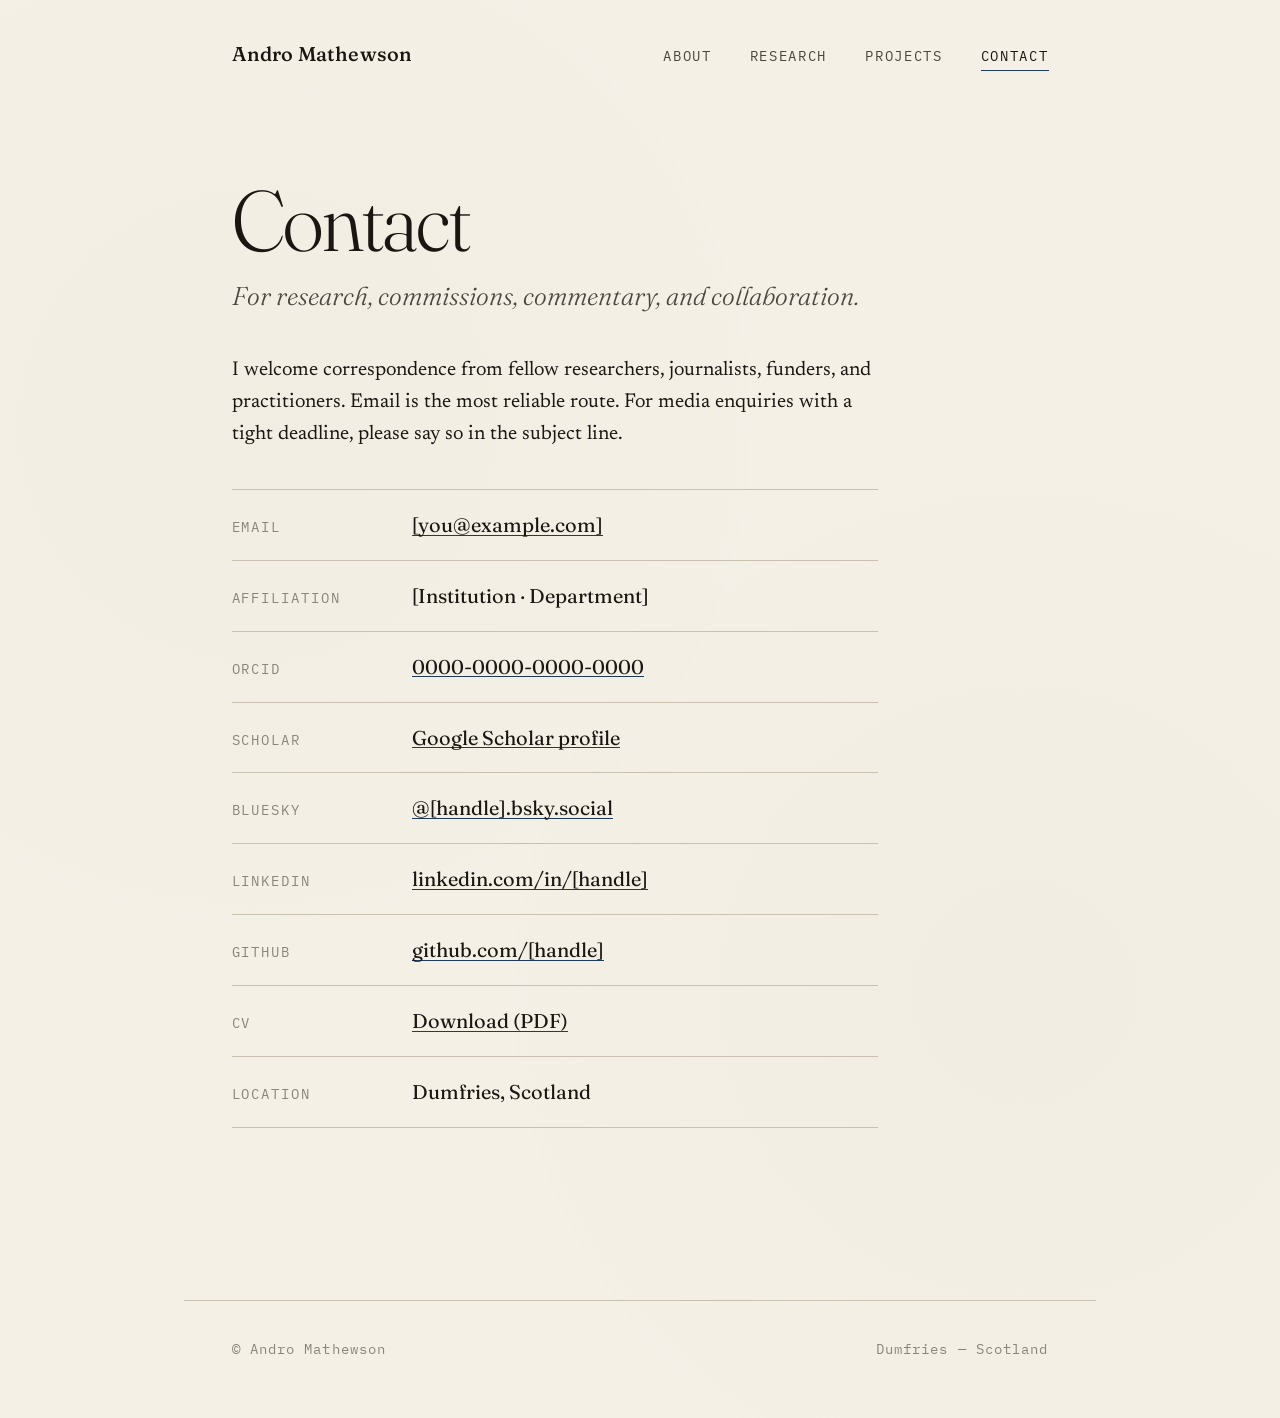
==== contact.html @ 30021ce9 "Rename contact (2).html to contact.html" ====
<!DOCTYPE html>
<html lang="en">
<head>
  <meta charset="UTF-8">
  <meta name="viewport" content="width=device-width, initial-scale=1.0">
  <title>Contact — Andro Mathewson</title>
  <meta name="description" content="Contact details and professional links for Andro Mathewson.">

  <link rel="preconnect" href="https://fonts.googleapis.com">
  <link rel="preconnect" href="https://fonts.gstatic.com" crossorigin>
  <link href="https://fonts.googleapis.com/css2?family=Fraunces:ital,opsz,wght,SOFT@0,9..144,300..600,30..100;1,9..144,300..600,30..100&family=Newsreader:ital,opsz,wght@0,6..72,300..600;1,6..72,300..600&family=IBM+Plex+Mono:wght@400;500&display=swap" rel="stylesheet">

  <link rel="stylesheet" href="style.css">
</head>
<body>

  <header class="masthead">
    <p class="masthead__name"><a href="/">Andro Mathewson</a></p>
    <nav class="primary">
      <a href="/">About</a>
      <a href="/research.html">Research</a>
      <a href="/projects.html">Projects</a>
      <a href="/contact.html" aria-current="page">Contact</a>
    </nav>
  </header>

  <main class="page">

    <h1>Contact</h1>
    <p class="hero__subtitle">For research, commissions, commentary, and collaboration.</p>

    <section>
      <p class="intro">I welcome correspondence from fellow researchers, journalists, funders, and practitioners. Email is the most reliable route. For media enquiries with a tight deadline, please say so in the subject line.</p>
    </section>

    <dl class="contact-grid">

      <div class="contact-row">
        <dt>Email</dt>
        <dd><a href="mailto:[you@example.com]">[you@example.com]</a></dd>
      </div>

      <div class="contact-row">
        <dt>Affiliation</dt>
        <dd>[Institution &middot; Department]</dd>
      </div>

      <div class="contact-row">
        <dt>ORCID</dt>
        <dd><a href="#">0000-0000-0000-0000</a></dd>
      </div>

      <div class="contact-row">
        <dt>Scholar</dt>
        <dd><a href="#">Google Scholar profile</a></dd>
      </div>

      <div class="contact-row">
        <dt>Bluesky</dt>
        <dd><a href="#">@[handle].bsky.social</a></dd>
      </div>

      <div class="contact-row">
        <dt>LinkedIn</dt>
        <dd><a href="#">linkedin.com/in/[handle]</a></dd>
      </div>

      <div class="contact-row">
        <dt>GitHub</dt>
        <dd><a href="#">github.com/[handle]</a></dd>
      </div>

      <div class="contact-row">
        <dt>CV</dt>
        <dd><a href="/assets/cv.pdf">Download (PDF)</a></dd>
      </div>

      <div class="contact-row">
        <dt>Location</dt>
        <dd>Dumfries, Scotland</dd>
      </div>

    </dl>

  </main>

  <footer class="site-footer">
    <span>&copy; Andro Mathewson</span>
    <span>Dumfries &mdash; Scotland</span>
  </footer>

</body>
</html>
---- style.css ----
/* -------------------------------------------------------------
   andromathewson.com — stylesheet
   Editorial / scholarly aesthetic
   ------------------------------------------------------------- */

:root {
  /* palette */
  --paper:       #f4f0e6;   /* warm off-white, like book paper */
  --paper-soft:  #ebe6d8;
  --ink:         #1a1612;   /* near-black, warm */
  --ink-soft:    #4a463f;
  --ink-faint:   #8a857a;
  --rule:        #c9c2b0;
  --accent:      #1e3a5f;   /* deep ink blue, used sparingly */
  --accent-soft: #4a6689;

  /* type */
  --serif-display: "Fraunces", "Iowan Old Style", "Palatino Linotype", Palatino, serif;
  --serif-body:    "Newsreader", "Iowan Old Style", Georgia, serif;
  --mono:          "IBM Plex Mono", "Courier New", monospace;

  /* scale */
  --measure: 34rem;         /* ideal reading column */
  --measure-wide: 48rem;
  --gutter: clamp(1.25rem, 4vw, 2.5rem);
}

/* -------- reset & base -------- */

*, *::before, *::after { box-sizing: border-box; }

html {
  background: var(--paper);
  color: var(--ink);
  font-family: var(--serif-body);
  font-size: 19px;
  line-height: 1.6;
  font-variation-settings: "opsz" 16;
  -webkit-font-smoothing: antialiased;
  -moz-osx-font-smoothing: grayscale;
  text-rendering: optimizeLegibility;
}

body {
  margin: 0;
  min-height: 100vh;
  display: flex;
  flex-direction: column;
  /* subtle paper grain */
  background-image:
    radial-gradient(circle at 20% 30%, rgba(74, 70, 63, 0.015) 0%, transparent 40%),
    radial-gradient(circle at 80% 70%, rgba(74, 70, 63, 0.02) 0%, transparent 40%);
}

@media (max-width: 540px) {
  html { font-size: 17.5px; }
}

/* -------- links -------- */

a {
  color: var(--ink);
  text-decoration: none;
  background-image: linear-gradient(var(--accent), var(--accent));
  background-repeat: no-repeat;
  background-size: 100% 1px;
  background-position: 0 95%;
  transition: background-size 0.2s ease, color 0.2s ease;
}

a:hover {
  color: var(--accent);
  background-size: 100% 2px;
}

/* -------- layout -------- */

.page {
  flex: 1;
  padding: clamp(2rem, 5vw, 4rem) var(--gutter) clamp(3rem, 6vw, 5rem);
  max-width: var(--measure-wide);
  margin: 0 auto;
  width: 100%;
}

.masthead {
  padding: 2rem var(--gutter) 0;
  max-width: var(--measure-wide);
  margin: 0 auto;
  width: 100%;
  display: flex;
  justify-content: space-between;
  align-items: baseline;
  gap: 2rem;
  flex-wrap: wrap;
}

.masthead__name {
  font-family: var(--serif-display);
  font-weight: 500;
  font-size: 1.05rem;
  letter-spacing: 0.01em;
  margin: 0;
  font-variation-settings: "opsz" 14, "SOFT" 50;
}

.masthead__name a {
  background: none;
}

.masthead__name a:hover {
  color: var(--accent);
}

nav.primary {
  display: flex;
  gap: clamp(1rem, 3vw, 2rem);
  font-family: var(--mono);
  font-size: 0.74rem;
  letter-spacing: 0.12em;
  text-transform: uppercase;
}

nav.primary a {
  background: none;
  padding-bottom: 2px;
  border-bottom: 1px solid transparent;
  transition: border-color 0.2s ease, color 0.2s ease;
  color: var(--ink-soft);
}

nav.primary a:hover,
nav.primary a[aria-current="page"] {
  color: var(--ink);
  border-bottom-color: var(--accent);
}

/* -------- typography -------- */

h1, h2, h3, h4 {
  font-family: var(--serif-display);
  font-weight: 400;
  color: var(--ink);
  line-height: 1.1;
  text-wrap: balance;
}

h1 {
  font-size: clamp(2.75rem, 7vw, 4.5rem);
  font-weight: 300;
  letter-spacing: -0.015em;
  margin: 2rem 0 0.5rem;
  font-variation-settings: "opsz" 144, "SOFT" 30;
}

h2 {
  font-size: clamp(1.5rem, 3vw, 2rem);
  font-weight: 400;
  margin: 3rem 0 1rem;
  font-variation-settings: "opsz" 72;
}

h3 {
  font-size: 1.1rem;
  font-weight: 500;
  margin: 2rem 0 0.5rem;
  font-variation-settings: "opsz" 20;
}

p {
  max-width: var(--measure);
  margin: 0 0 1.1em;
}

em, i { font-style: italic; }

/* section label — small caps over a hairline */

.label {
  display: block;
  font-family: var(--mono);
  font-size: 0.72rem;
  letter-spacing: 0.16em;
  text-transform: uppercase;
  color: var(--ink-faint);
  padding-bottom: 0.5rem;
  margin: 3rem 0 1.5rem;
  border-bottom: 1px solid var(--rule);
}

.label:first-child { margin-top: 0; }

/* -------- home page specific -------- */

.hero {
  margin-top: clamp(3rem, 10vw, 6rem);
  margin-bottom: clamp(2rem, 6vw, 4rem);
}

.hero__subtitle {
  font-family: var(--serif-display);
  font-style: italic;
  font-weight: 300;
  font-size: clamp(1.1rem, 2vw, 1.35rem);
  color: var(--ink-soft);
  margin: 0 0 2rem;
  max-width: var(--measure);
  font-variation-settings: "opsz" 36;
}

.intro {
  max-width: var(--measure);
  font-size: 1.05rem;
}

.intro p:first-of-type::first-letter {
  font-family: var(--serif-display);
  font-size: 3.8em;
  font-weight: 400;
  float: left;
  line-height: 0.85;
  padding: 0.08em 0.08em 0 0;
  color: var(--ink);
}

/* -------- "currently" / highlights -------- */

.currently {
  border-top: 1px solid var(--rule);
  padding-top: 2rem;
  margin-top: 3rem;
  display: grid;
  grid-template-columns: minmax(0, 1fr);
  gap: 1.5rem;
}

@media (min-width: 720px) {
  .currently {
    grid-template-columns: 10rem 1fr;
    gap: 2.5rem;
  }
}

.currently__label {
  font-family: var(--mono);
  font-size: 0.72rem;
  letter-spacing: 0.16em;
  text-transform: uppercase;
  color: var(--ink-faint);
  padding-top: 0.25rem;
}

.currently__items > * + * {
  margin-top: 1rem;
  padding-top: 1rem;
  border-top: 1px solid var(--rule);
}

.currently__item p {
  margin: 0.25rem 0 0;
  color: var(--ink-soft);
  font-size: 0.95rem;
}

.currently__item strong {
  font-weight: 500;
  font-family: var(--serif-display);
  font-size: 1.1rem;
}

/* -------- publication / project lists -------- */

.entry-list {
  list-style: none;
  padding: 0;
  margin: 0 0 3rem;
}

.entry {
  display: grid;
  grid-template-columns: 4.5rem 1fr;
  gap: 1rem 1.5rem;
  padding: 1.25rem 0;
  border-top: 1px solid var(--rule);
  align-items: baseline;
}

.entry:last-child {
  border-bottom: 1px solid var(--rule);
}

.entry__year {
  font-family: var(--mono);
  font-size: 0.8rem;
  letter-spacing: 0.08em;
  color: var(--ink-faint);
  padding-top: 0.35em;
}

.entry__body {
  min-width: 0;
}

.entry__title {
  font-family: var(--serif-display);
  font-size: 1.15rem;
  font-weight: 500;
  line-height: 1.3;
  margin: 0 0 0.25rem;
  font-variation-settings: "opsz" 24;
}

.entry__meta {
  font-size: 0.95rem;
  color: var(--ink-soft);
  font-style: italic;
  margin: 0 0 0.5rem;
}

.entry__desc {
  font-size: 0.95rem;
  color: var(--ink-soft);
  margin: 0.5rem 0 0;
  max-width: var(--measure);
}

@media (max-width: 540px) {
  .entry {
    grid-template-columns: 1fr;
    gap: 0.25rem;
  }
  .entry__year { padding-top: 0; }
}

/* -------- project feature -------- */

.project {
  border-top: 1px solid var(--rule);
  padding-top: 2rem;
  margin-top: 3rem;
}

.project:first-of-type {
  margin-top: 1rem;
}

.project__header {
  display: flex;
  justify-content: space-between;
  align-items: baseline;
  flex-wrap: wrap;
  gap: 0.5rem 1.5rem;
  margin-bottom: 0.5rem;
}

.project__title {
  font-family: var(--serif-display);
  font-size: 1.75rem;
  font-weight: 400;
  margin: 0;
  font-variation-settings: "opsz" 48;
}

.project__url {
  font-family: var(--mono);
  font-size: 0.8rem;
  letter-spacing: 0.06em;
  color: var(--accent);
}

.project__tagline {
  font-family: var(--serif-display);
  font-style: italic;
  font-weight: 300;
  color: var(--ink-soft);
  font-size: 1.1rem;
  margin: 0 0 1.5rem;
  max-width: var(--measure);
}

.project__body p {
  max-width: var(--measure);
  font-size: 0.98rem;
}

.project__meta {
  display: flex;
  flex-wrap: wrap;
  gap: 1.5rem 2.5rem;
  margin-top: 1.5rem;
  padding-top: 1.5rem;
  border-top: 1px solid var(--rule);
  font-family: var(--mono);
  font-size: 0.78rem;
  letter-spacing: 0.06em;
  color: var(--ink-soft);
}

.project__meta dt {
  text-transform: uppercase;
  font-size: 0.7rem;
  letter-spacing: 0.14em;
  color: var(--ink-faint);
  margin-bottom: 0.25rem;
}

.project__meta dd {
  margin: 0;
}

/* -------- contact -------- */

.contact-grid {
  display: grid;
  grid-template-columns: minmax(0, 1fr);
  gap: 0;
  max-width: var(--measure);
  margin-top: 2rem;
}

.contact-row {
  display: grid;
  grid-template-columns: 8rem 1fr;
  gap: 1.5rem;
  padding: 1rem 0;
  border-top: 1px solid var(--rule);
  align-items: baseline;
}

.contact-row:last-child {
  border-bottom: 1px solid var(--rule);
}

.contact-row dt {
  font-family: var(--mono);
  font-size: 0.72rem;
  letter-spacing: 0.14em;
  text-transform: uppercase;
  color: var(--ink-faint);
}

.contact-row dd {
  margin: 0;
  font-family: var(--serif-display);
  font-size: 1.05rem;
  font-variation-settings: "opsz" 18;
}

@media (max-width: 540px) {
  .contact-row {
    grid-template-columns: 1fr;
    gap: 0.25rem;
  }
}

/* -------- footer -------- */

footer.site-footer {
  padding: 2rem var(--gutter) 3rem;
  max-width: var(--measure-wide);
  margin: 4rem auto 0;
  width: 100%;
  border-top: 1px solid var(--rule);
  font-family: var(--mono);
  font-size: 0.72rem;
  letter-spacing: 0.08em;
  color: var(--ink-faint);
  display: flex;
  justify-content: space-between;
  gap: 1rem;
  flex-wrap: wrap;
}

footer.site-footer a {
  color: var(--ink-faint);
  background: none;
}

footer.site-footer a:hover { color: var(--accent); }

/* -------- page-load reveal -------- */

@media (prefers-reduced-motion: no-preference) {
  .page > *,
  .masthead {
    opacity: 0;
    animation: fade-up 0.7s cubic-bezier(0.16, 1, 0.3, 1) forwards;
  }
  .masthead { animation-delay: 0s; }
  .page > *:nth-child(1) { animation-delay: 0.08s; }
  .page > *:nth-child(2) { animation-delay: 0.16s; }
  .page > *:nth-child(3) { animation-delay: 0.22s; }
  .page > *:nth-child(4) { animation-delay: 0.28s; }
  .page > *:nth-child(5) { animation-delay: 0.34s; }
  .page > *:nth-child(n+6) { animation-delay: 0.38s; }
}

@keyframes fade-up {
  from {
    opacity: 0;
    transform: translateY(0.75rem);
  }
  to {
    opacity: 1;
    transform: translateY(0);
  }
}

/* selection color */
::selection {
  background: var(--accent);
  color: var(--paper);
}
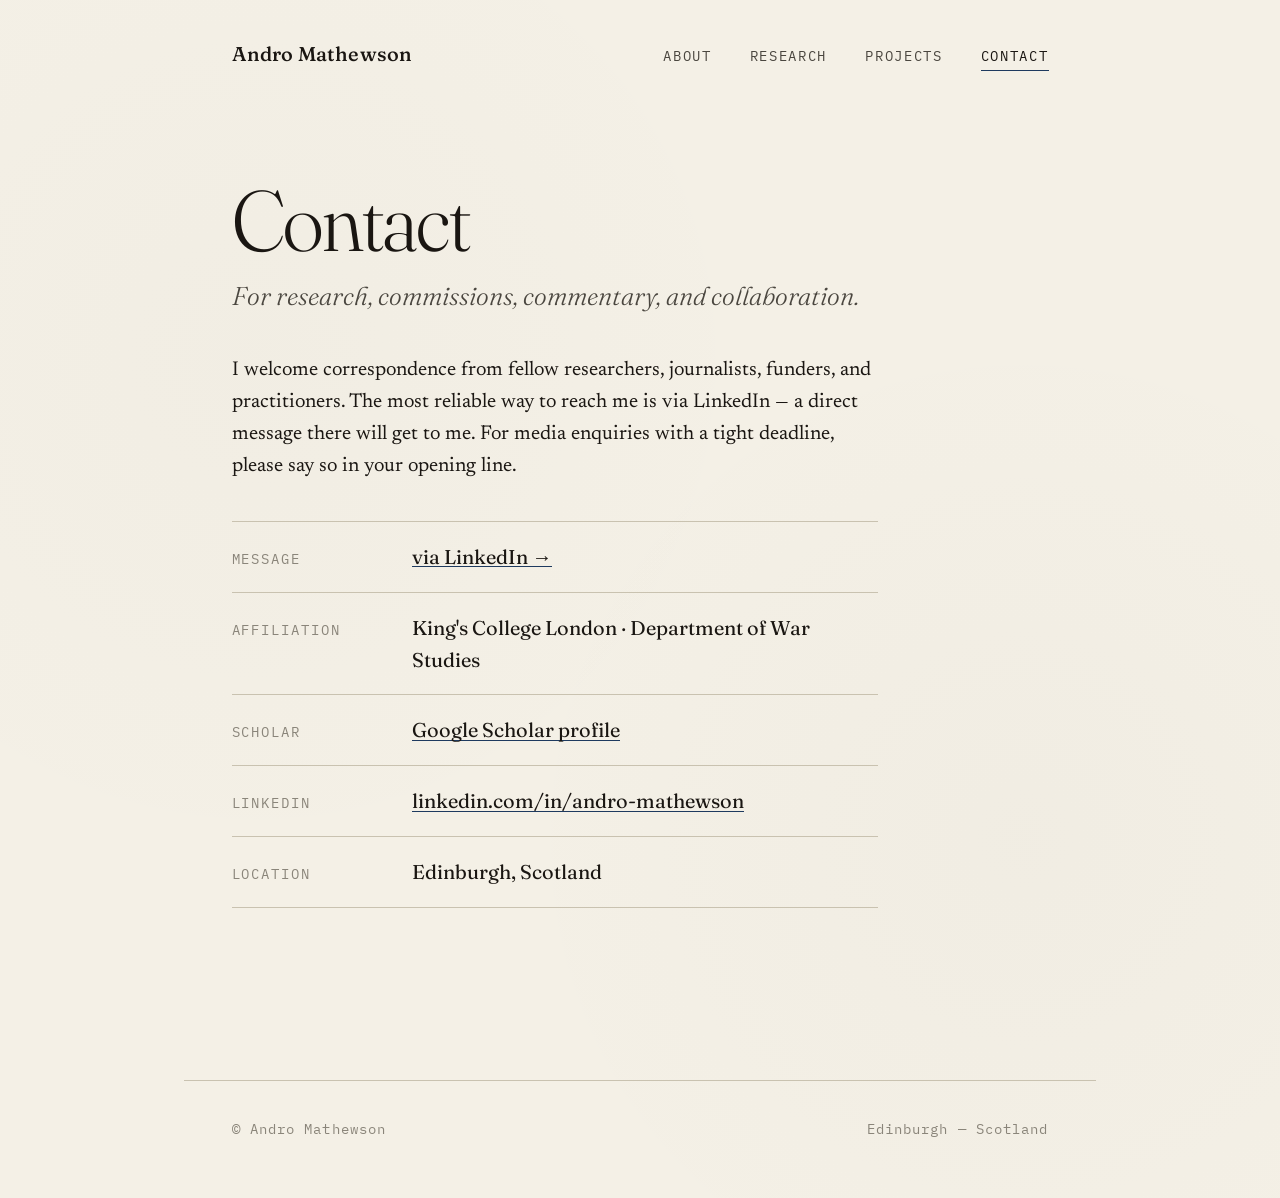
==== commit 3a6c744f: "Update contact information and locations" ====
--- a/contact.html
+++ b/contact.html
@@ -30,54 +30,34 @@
     <p class="hero__subtitle">For research, commissions, commentary, and collaboration.</p>
 
     <section>
-      <p class="intro">I welcome correspondence from fellow researchers, journalists, funders, and practitioners. Email is the most reliable route. For media enquiries with a tight deadline, please say so in the subject line.</p>
+      <p class="intro">I welcome correspondence from fellow researchers, journalists, funders, and practitioners. The most reliable way to reach me is via LinkedIn &mdash; a direct message there will get to me. For media enquiries with a tight deadline, please say so in your opening line.</p>
     </section>
 
     <dl class="contact-grid">
 
       <div class="contact-row">
-        <dt>Email</dt>
-        <dd><a href="mailto:[you@example.com]">[you@example.com]</a></dd>
+        <dt>Message</dt>
+        <dd><a href="https://uk.linkedin.com/in/andro-mathewson">via LinkedIn &rarr;</a></dd>
       </div>
 
       <div class="contact-row">
         <dt>Affiliation</dt>
-        <dd>[Institution &middot; Department]</dd>
-      </div>
-
-      <div class="contact-row">
-        <dt>ORCID</dt>
-        <dd><a href="#">0000-0000-0000-0000</a></dd>
+        <dd>King's College London &middot; Department of War Studies</dd>
       </div>
 
       <div class="contact-row">
         <dt>Scholar</dt>
-        <dd><a href="#">Google Scholar profile</a></dd>
-      </div>
-
-      <div class="contact-row">
-        <dt>Bluesky</dt>
-        <dd><a href="#">@[handle].bsky.social</a></dd>
+        <dd><a href="https://scholar.google.com/citations?hl=en&amp;user=nrgzXvsAAAAJ">Google Scholar profile</a></dd>
       </div>
 
       <div class="contact-row">
         <dt>LinkedIn</dt>
-        <dd><a href="#">linkedin.com/in/[handle]</a></dd>
-      </div>
-
-      <div class="contact-row">
-        <dt>GitHub</dt>
-        <dd><a href="#">github.com/[handle]</a></dd>
-      </div>
-
-      <div class="contact-row">
-        <dt>CV</dt>
-        <dd><a href="/assets/cv.pdf">Download (PDF)</a></dd>
+        <dd><a href="https://uk.linkedin.com/in/andro-mathewson">linkedin.com/in/andro-mathewson</a></dd>
       </div>
 
       <div class="contact-row">
         <dt>Location</dt>
-        <dd>Dumfries, Scotland</dd>
+        <dd>Edinburgh, Scotland</dd>
       </div>
 
     </dl>
@@ -86,7 +66,7 @@
 
   <footer class="site-footer">
     <span>&copy; Andro Mathewson</span>
-    <span>Dumfries &mdash; Scotland</span>
+    <span>Edinburgh &mdash; Scotland</span>
   </footer>
 
 </body>
